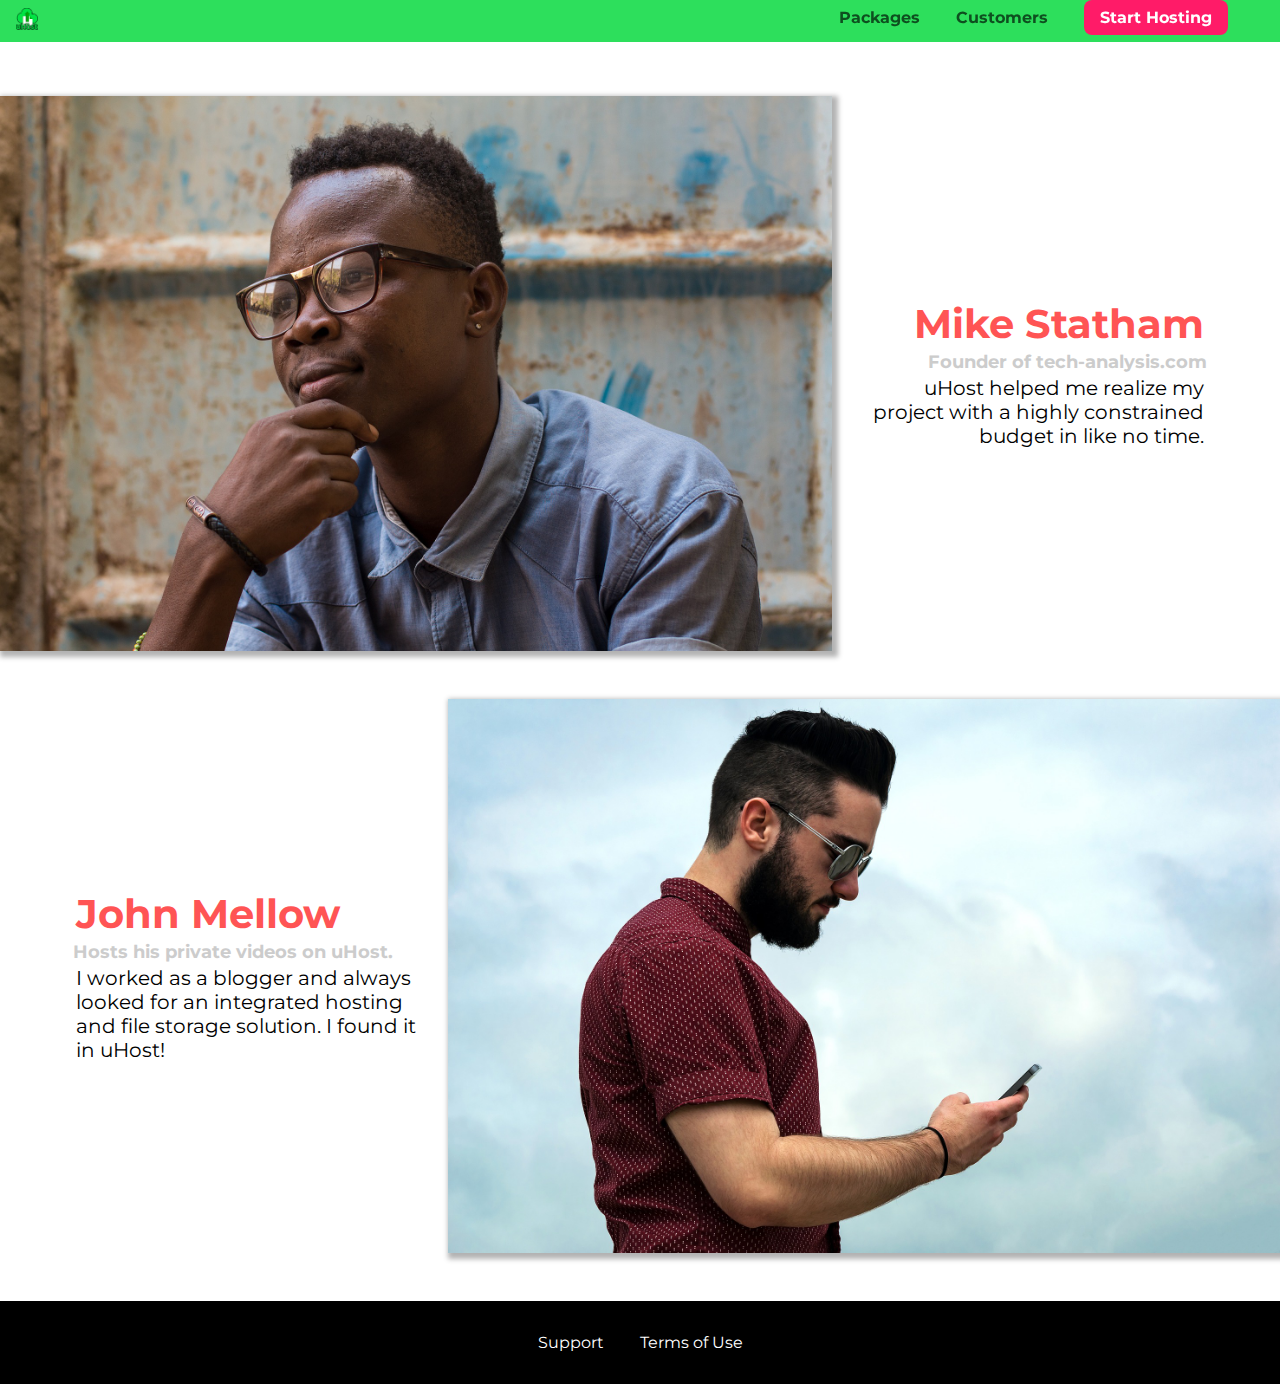
==== Customers/index.html @ fae71efe "Customers Page" ====
<!DOCTYPE html>
<html lang="en">

<head>
    <meta charset="UTF-8">
    <meta name="viewport" content="width=device-width, initial-scale=1.0">
    <meta http-equiv="X-UA-Compatible" content="ie=edge">
    <title>uHost Customers</title>
    <link rel="shortcut icon" href="../favicon.png">
    <link href="https://fonts.googleapis.com/css?family=Anton|Montserrat:400,700" rel="stylesheet">
    <link rel="stylesheet" href="../shared.css">
    <link rel="stylesheet" href="customers.css">
</head>

<body>
    <header class="main-header">
        <div>
            <a href="../index.html" class="main-header__brand">
                <img src="../images/uhost-icon.png" alt="uHost - Your favorite hosting company">
            </a>
        </div>
        <nav class="main-nav">
            <ul class="main-nav__items">
                <li class="main-nav__item">
                    <a href="../packages/index.html">Packages</a>
                </li>
                <li class="main-nav__item">
                    <a href="index.html">Customers</a>
                </li>
                <li class="main-nav__item main-nav__item--cta">
                    <a href="start-hosting/index.html">Start Hosting</a>
                </li>
            </ul>
        </nav>
    </header>
    <main>
        <div>
            <div class="testimonial" id="customer-1">
                <div class="testimonial__image-container">
                    <img src="../images/customer-1.jpg" alt="Mike Statham - Customer" class="testimonial__image">
                </div>
                <div class="testimonial__info">
                    <h1 class="testimonial__name">Mike Statham</h1>
                    <h2 class="testimonial__subtitle">Founder of
                        <a href="tech-analysis.com">tech-analysis.com</a>
                    </h2>
                    <p class="testimonial__text">uHost helped me realize my project with a highly constrained budget in like no time.</p>
                </div>
            </div>
            <div class="testimonial" id="customer-2">

                <div class="testimonial__info">
                    <h1 class="testimonial__name">John Mellow</h1>
                    <h2 class="testimonial__subtitle">Hosts his private videos on uHost.
                    </h2>
                    <p class="testimonial__text">I worked as a blogger and always looked for an integrated hosting and file storage solution. I found
                        it in uHost!
                    </p>
                </div>
                <div class="testimonial__image-container">
                    <img src="../images/customer-2.jpg" alt="John Mellow - Customer" class="testimonial__image">
                </div>
            </div>
        </div>
    </main>
    <footer class="main-footer">
        <nav>
            <ul>
                <li>
                    <a href="#">Support</a>
                </li>
                <li>
                    <a href="#">Terms of Use</a>
                </li>
            </ul>
        </nav>
    </footer>
</body>

</html>
---- shared.css ----
* {
  box-sizing: border-box;
}

body {
  font-family: "Montserrat", sans-serif;
  margin: 0;
}

.main-header {
  width: 100%;
  background: #2ddf5c;
  padding: 8px 16px;
  position: fixed;
  z-index: 2;
  top: 0;
}

.main-header > div {
  display: inline-block;
  vertical-align: middle;
}

.main-header__brand {
  color: #0e4f1f;
  text-decoration: none;
  font-weight: bold;
  font-size: 22px;
  height: 22px;
  display: inline-block;
}

.main-header__brand img {
  width: 22px;
}

.main-nav {
  display: inline-block;
  text-align: right;
  width: calc(100% - 74px);
  vertical-align: middle;
  position: fixed;
  margin: 0;
}

.main-nav__items {
  margin: 0;
  padding: 0;
  list-style: none;
}

.main-nav__item {
  display: inline-block;
  margin: 0 16px;
}

.main-nav__item a {
  text-decoration: none;
  color: #0e4f1f;
  font-weight: bold;
  padding: 3px 0;
}

.main-nav__item a:hover,
.main-nav__item a:active {
  color: white;
  border-bottom: 5px solid white;
}

.main-nav__item--cta a {
  color: white;
  background: #ff1b68;
  padding: 8px 16px;
  border-radius: 8px;
}

.main-nav__item--cta a:hover,
.main-nav__item--cta a:active {
  color: #ff1b68;
  background: white;
  border: none;
}

.main-footer {
  background: black;
  padding: 32px;
  margin-top: 48px;
}

.main-footer ul {
  list-style: none;
  margin: 0;
  padding: 0;
  text-align: center;
}

.main-footer ul li {
  display: inline-block;
  margin: 0 16px;
}

.main-footer ul li a {
  color: white;
  text-decoration: none;
}

.main-footer ul li a:hover {
  color: #ccc;
}
---- Customers/customers.css ----
.testimonial {
  font-size: 20px;
  margin: 48px 0;
}

.testimonial__list {
  width: 80%;
  margin: auto;
}

.testimonial:first-of-type {
  margin-top: 96px;
}

.testimonial__image-container {
  width: 65%;
  display: inline-block;
  vertical-align: middle;
  box-shadow: 3px 3px 5px 3px rgba(0, 0, 0, 0.3);
}

.testimonial__image {
  width: 100%;
  vertical-align: top;
}

.testimonial__info {
  text-align: right;
  padding: 14px;
  display: inline-block;
  vertical-align: middle;
  width: 30%;
}

#customer-2.testimonial {
  text-align: right;
}

#customer-2 .testimonial__info {
  text-align: left;
}

.testimonial__name {
  margin: 3px;
  color: #ff5454;
}

.testimonial__subtitle {
  margin: 0;
  font-size: 18px;
  color: #ccc;
}

.testimonial__subtitle a {
  color: inherit;
  text-decoration: none;
}

.testimonial__subtitle a:hover,
.testimonial__subtitle a:active {
  color: #7a7a7a;
}

.testimonial__text {
  margin: 3px;
}
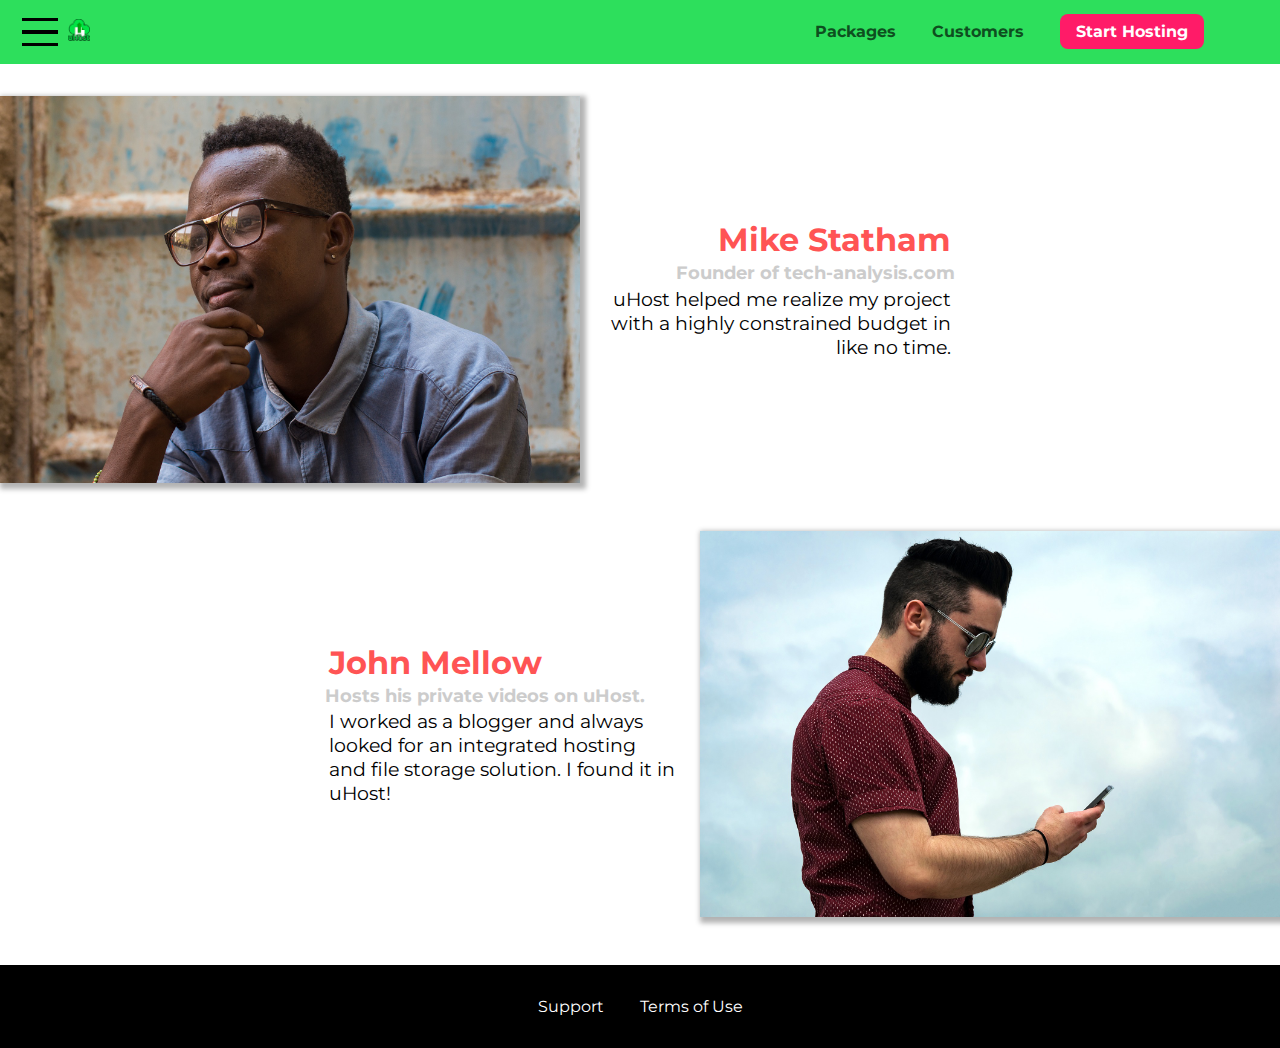
==== commit 0d5bdea9: "Mobile Adjustments" ====
--- a/Customers/index.html
+++ b/Customers/index.html
@@ -1,80 +1,117 @@
 <!DOCTYPE html>
 <html lang="en">
+  <head>
+    <meta charset="UTF-8" />
+    <meta name="viewport" content="width=device-width, initial-scale=1.0" />
+    <meta http-equiv="X-UA-Compatible" content="ie=edge" />
+    <title>uHost Customers</title>
+    <link rel="shortcut icon" href="../favicon.png" />
+    <link
+      href="https://fonts.googleapis.com/css?family=Anton|Montserrat:400,700"
+      rel="stylesheet"
+    />
+    <link rel="stylesheet" href="../shared.css" />
+    <link rel="stylesheet" href="customers.css" />
+  </head>
 
-<head>
-    <meta charset="UTF-8">
-    <meta name="viewport" content="width=device-width, initial-scale=1.0">
-    <meta http-equiv="X-UA-Compatible" content="ie=edge">
-    <title>uHost Customers</title>
-    <link rel="shortcut icon" href="../favicon.png">
-    <link href="https://fonts.googleapis.com/css?family=Anton|Montserrat:400,700" rel="stylesheet">
-    <link rel="stylesheet" href="../shared.css">
-    <link rel="stylesheet" href="customers.css">
-</head>
-
-<body>
+  <body>
+    <div class="backdrop"></div>
     <header class="main-header">
-        <div>
-            <a href="../index.html" class="main-header__brand">
-                <img src="../images/uhost-icon.png" alt="uHost - Your favorite hosting company">
-            </a>
+      <div>
+        <button class="toggle-button">
+          <span class="toggle-button__bar"></span>
+          <span class="toggle-button__bar"></span>
+          <span class="toggle-button__bar"></span>
+        </button>
+        <a href="../index.html" class="main-header__brand">
+          <img
+            src="../images/uhost-icon.png"
+            alt="uHost - Your favorite hosting company"
+          />
+        </a>
+      </div>
+      <nav class="main-nav">
+        <ul class="main-nav__items">
+          <li class="main-nav__item">
+            <a href="../packages/index.html">Packages</a>
+          </li>
+          <li class="main-nav__item">
+            <a href="index.html">Customers</a>
+          </li>
+          <li class="main-nav__item main-nav__item--cta">
+            <a href="start-hosting/index.html">Start Hosting</a>
+          </li>
+        </ul>
+      </nav>
+    </header>
+    <nav class="mobile-nav">
+      <ul class="mobile-nav__items">
+        <li class="mobile-nav__item">
+          <a href="packages/index.html">Packages</a>
+        </li>
+        <li class="mobile-nav__item">
+          <a href="customers/index.html">Customers</a>
+        </li>
+        <li class="mobile-nav__item mobile-nav__item--cta">
+          <a href="start-hosting/index.html">Start Hosting</a>
+        </li>
+      </ul>
+    </nav>
+    <main>
+      <div>
+        <div class="testimonial" id="customer-1">
+          <div class="testimonial__image-container">
+            <img
+              src="../images/customer-1.jpg"
+              alt="Mike Statham - Customer"
+              class="testimonial__image"
+            />
+          </div>
+          <div class="testimonial__info">
+            <h1 class="testimonial__name">Mike Statham</h1>
+            <h2 class="testimonial__subtitle">
+              Founder of
+              <a href="tech-analysis.com">tech-analysis.com</a>
+            </h2>
+            <p class="testimonial__text">
+              uHost helped me realize my project with a highly constrained
+              budget in like no time.
+            </p>
+          </div>
         </div>
-        <nav class="main-nav">
-            <ul class="main-nav__items">
-                <li class="main-nav__item">
-                    <a href="../packages/index.html">Packages</a>
-                </li>
-                <li class="main-nav__item">
-                    <a href="index.html">Customers</a>
-                </li>
-                <li class="main-nav__item main-nav__item--cta">
-                    <a href="start-hosting/index.html">Start Hosting</a>
-                </li>
-            </ul>
-        </nav>
-    </header>
-    <main>
-        <div>
-            <div class="testimonial" id="customer-1">
-                <div class="testimonial__image-container">
-                    <img src="../images/customer-1.jpg" alt="Mike Statham - Customer" class="testimonial__image">
-                </div>
-                <div class="testimonial__info">
-                    <h1 class="testimonial__name">Mike Statham</h1>
-                    <h2 class="testimonial__subtitle">Founder of
-                        <a href="tech-analysis.com">tech-analysis.com</a>
-                    </h2>
-                    <p class="testimonial__text">uHost helped me realize my project with a highly constrained budget in like no time.</p>
-                </div>
-            </div>
-            <div class="testimonial" id="customer-2">
-
-                <div class="testimonial__info">
-                    <h1 class="testimonial__name">John Mellow</h1>
-                    <h2 class="testimonial__subtitle">Hosts his private videos on uHost.
-                    </h2>
-                    <p class="testimonial__text">I worked as a blogger and always looked for an integrated hosting and file storage solution. I found
-                        it in uHost!
-                    </p>
-                </div>
-                <div class="testimonial__image-container">
-                    <img src="../images/customer-2.jpg" alt="John Mellow - Customer" class="testimonial__image">
-                </div>
-            </div>
+        <div class="testimonial" id="customer-2">
+          <div class="testimonial__info">
+            <h1 class="testimonial__name">John Mellow</h1>
+            <h2 class="testimonial__subtitle">
+              Hosts his private videos on uHost.
+            </h2>
+            <p class="testimonial__text">
+              I worked as a blogger and always looked for an integrated hosting
+              and file storage solution. I found it in uHost!
+            </p>
+          </div>
+          <div class="testimonial__image-container">
+            <img
+              src="../images/customer-2.jpg"
+              alt="John Mellow - Customer"
+              class="testimonial__image"
+            />
+          </div>
         </div>
+      </div>
     </main>
     <footer class="main-footer">
-        <nav>
-            <ul>
-                <li>
-                    <a href="#">Support</a>
-                </li>
-                <li>
-                    <a href="#">Terms of Use</a>
-                </li>
-            </ul>
-        </nav>
+      <nav>
+        <ul>
+          <li>
+            <a href="#">Support</a>
+          </li>
+          <li>
+            <a href="#">Terms of Use</a>
+          </li>
+        </ul>
+      </nav>
     </footer>
-</body>
-
-</html>+    <script src="../shared.js"></script>
+  </body>
+</html>
--- a/shared.css
+++ b/shared.css
@@ -5,6 +5,17 @@
 body {
   font-family: "Montserrat", sans-serif;
   margin: 0;
+}
+
+.backdrop {
+  position: fixed;
+  z-index: 100;
+  width: 100vw;
+  height: 100vh;
+  background: rgba(0, 0, 0, 0.5);
+  top: 0;
+  left: 0;
+  display: none;
 }
 
 .main-header {
@@ -32,15 +43,14 @@
 
 .main-header__brand img {
   width: 22px;
+  vertical-align: middle;
 }
 
 .main-nav {
   display: inline-block;
   text-align: right;
-  width: calc(100% - 74px);
+  width: calc(100% - 122px);
   vertical-align: middle;
-  position: fixed;
-  margin: 0;
 }
 
 .main-nav__items {
@@ -54,7 +64,8 @@
   margin: 0 16px;
 }
 
-.main-nav__item a {
+.main-nav__item a,
+.mobile-nav__item a {
   text-decoration: none;
   color: #0e4f1f;
   font-weight: bold;
@@ -67,7 +78,8 @@
   border-bottom: 5px solid white;
 }
 
-.main-nav__item--cta a {
+.main-nav__item--cta a,
+.mobile-nav__item--cta a {
   color: white;
   background: #ff1b68;
   padding: 8px 16px;
@@ -75,10 +87,62 @@
 }
 
 .main-nav__item--cta a:hover,
-.main-nav__item--cta a:active {
+.main-nav__item--cta a:active,
+.mobile-nav__item--cta a:hover,
+.mobile-nav__item--cta a:active {
   color: #ff1b68;
   background: white;
   border: none;
+}
+
+.mobile-nav {
+  display: none;
+  position: fixed;
+  z-index: 101;
+  top: 0;
+  left: 0;
+  background: white;
+  width: 80%;
+  height: 100vh;
+}
+
+.mobile-nav__items {
+  width: 90%;
+  height: 100%;
+  list-style: none;
+  margin: 10% auto;
+  padding: 0;
+  text-align: center;
+}
+
+.mobile-nav__item {
+  margin: 1rem 0;
+}
+
+.mobile-nav__item a {
+  font-size: 1.5rem;
+}
+
+.toggle-button {
+  width: 3rem;
+  background: transparent;
+  border: none;
+  cursor: pointer;
+  padding-top: 0;
+  padding-bottom: 0;
+  vertical-align: middle;
+}
+
+.toggle-button:focus {
+  outline: none;
+}
+
+.toggle-button__bar {
+  width: 100%;
+  height: 0.2rem;
+  background: black;
+  display: block;
+  margin: 0.6rem 0;
 }
 
 .main-footer {
--- a/Customers/customers.css
+++ b/Customers/customers.css
@@ -1,6 +1,6 @@
 .testimonial {
-  font-size: 20px;
-  margin: 48px 0;
+  font-size: 1.2rem;
+  margin: 3rem 0;
 }
 
 .testimonial__list {
@@ -9,11 +9,12 @@
 }
 
 .testimonial:first-of-type {
-  margin-top: 96px;
+  margin-top: 6rem;
 }
 
 .testimonial__image-container {
   width: 65%;
+  max-width: 580px;
   display: inline-block;
   vertical-align: middle;
   box-shadow: 3px 3px 5px 3px rgba(0, 0, 0, 0.3);
@@ -26,7 +27,7 @@
 
 .testimonial__info {
   text-align: right;
-  padding: 14px;
+  padding: 0.9rem;
   display: inline-block;
   vertical-align: middle;
   width: 30%;
@@ -41,13 +42,14 @@
 }
 
 .testimonial__name {
-  margin: 3px;
+  margin: 0.2rem;
+  font-size: 2rem;
   color: #ff5454;
 }
 
 .testimonial__subtitle {
   margin: 0;
-  font-size: 18px;
+  font-size: 1.1rem;
   color: #ccc;
 }
 
@@ -62,5 +64,5 @@
 }
 
 .testimonial__text {
-  margin: 3px;
+  margin: 0.2rem;
 }
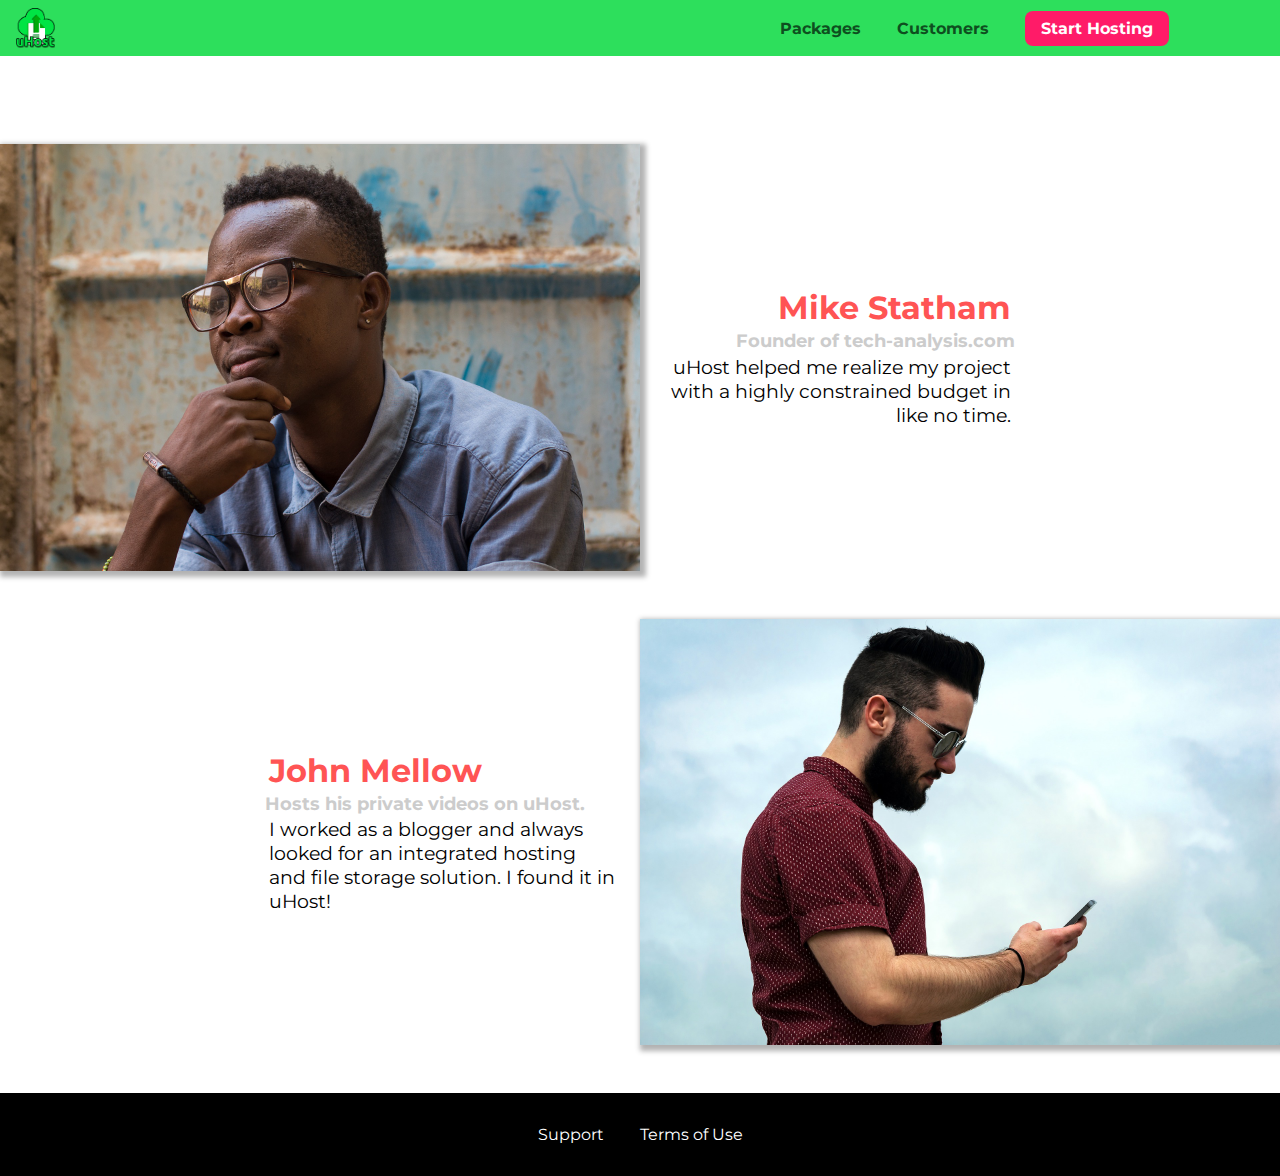
==== commit bdfb23a9: "Signup form" ====
--- a/Customers/index.html
+++ b/Customers/index.html
@@ -39,7 +39,7 @@
             <a href="index.html">Customers</a>
           </li>
           <li class="main-nav__item main-nav__item--cta">
-            <a href="start-hosting/index.html">Start Hosting</a>
+            <a href="../start-hosting/index.html">Start Hosting</a>
           </li>
         </ul>
       </nav>
--- a/shared.css
+++ b/shared.css
@@ -5,6 +5,11 @@
 body {
   font-family: "Montserrat", sans-serif;
   margin: 0;
+}
+
+main {
+  height: calc(100% - 3.5rem - 8rem);
+  margin-top: 3.5rem;
 }
 
 .backdrop {
@@ -36,21 +41,17 @@
   color: #0e4f1f;
   text-decoration: none;
   font-weight: bold;
-  font-size: 22px;
-  height: 22px;
+  height: 2.5rem;
   display: inline-block;
 }
 
 .main-header__brand img {
-  width: 22px;
+  height: 100%;
   vertical-align: middle;
 }
 
 .main-nav {
-  display: inline-block;
-  text-align: right;
-  width: calc(100% - 122px);
-  vertical-align: middle;
+  display: none;
 }
 
 .main-nav__items {
@@ -159,8 +160,7 @@
 }
 
 .main-footer ul li {
-  display: inline-block;
-  margin: 0 16px;
+  margin: 1rem 0;
 }
 
 .main-footer ul li a {
@@ -171,3 +171,19 @@
 .main-footer ul li a:hover {
   color: #ccc;
 }
+
+@media (min-width: 40rem) {
+  .toggle-button {
+    display: none;
+  }
+  .main-nav {
+    display: inline-block;
+    text-align: right;
+    width: calc(100% - 122px);
+    vertical-align: middle;
+  }
+  .main-footer ul li {
+    display: inline-block;
+    margin: 0 1rem;
+  }
+}
--- a/Customers/customers.css
+++ b/Customers/customers.css
@@ -1,22 +1,15 @@
+main {
+  padding-top: 2.5rem;
+}
+
 .testimonial {
   font-size: 1.2rem;
-  margin: 3rem 0;
-}
-
-.testimonial__list {
-  width: 80%;
-  margin: auto;
-}
-
-.testimonial:first-of-type {
-  margin-top: 6rem;
 }
 
 .testimonial__image-container {
-  width: 65%;
-  max-width: 580px;
+  width: 100%;
+  max-width: 40rem;
   display: inline-block;
-  vertical-align: middle;
   box-shadow: 3px 3px 5px 3px rgba(0, 0, 0, 0.3);
 }
 
@@ -28,9 +21,6 @@
 .testimonial__info {
   text-align: right;
   padding: 0.9rem;
-  display: inline-block;
-  vertical-align: middle;
-  width: 30%;
 }
 
 #customer-2.testimonial {
@@ -66,3 +56,20 @@
 .testimonial__text {
   margin: 0.2rem;
 }
+
+@media (min-width: 40rem) {
+  .testimonial {
+    margin: 3rem auto;
+    max-width: 1500px;
+  }
+  .testimonial__image-container {
+    display: inline-block;
+    vertical-align: middle;
+    width: 66%;
+  }
+  .testimonial__info {
+    display: inline-block;
+    vertical-align: middle;
+    max-width: 30%;
+  }
+}
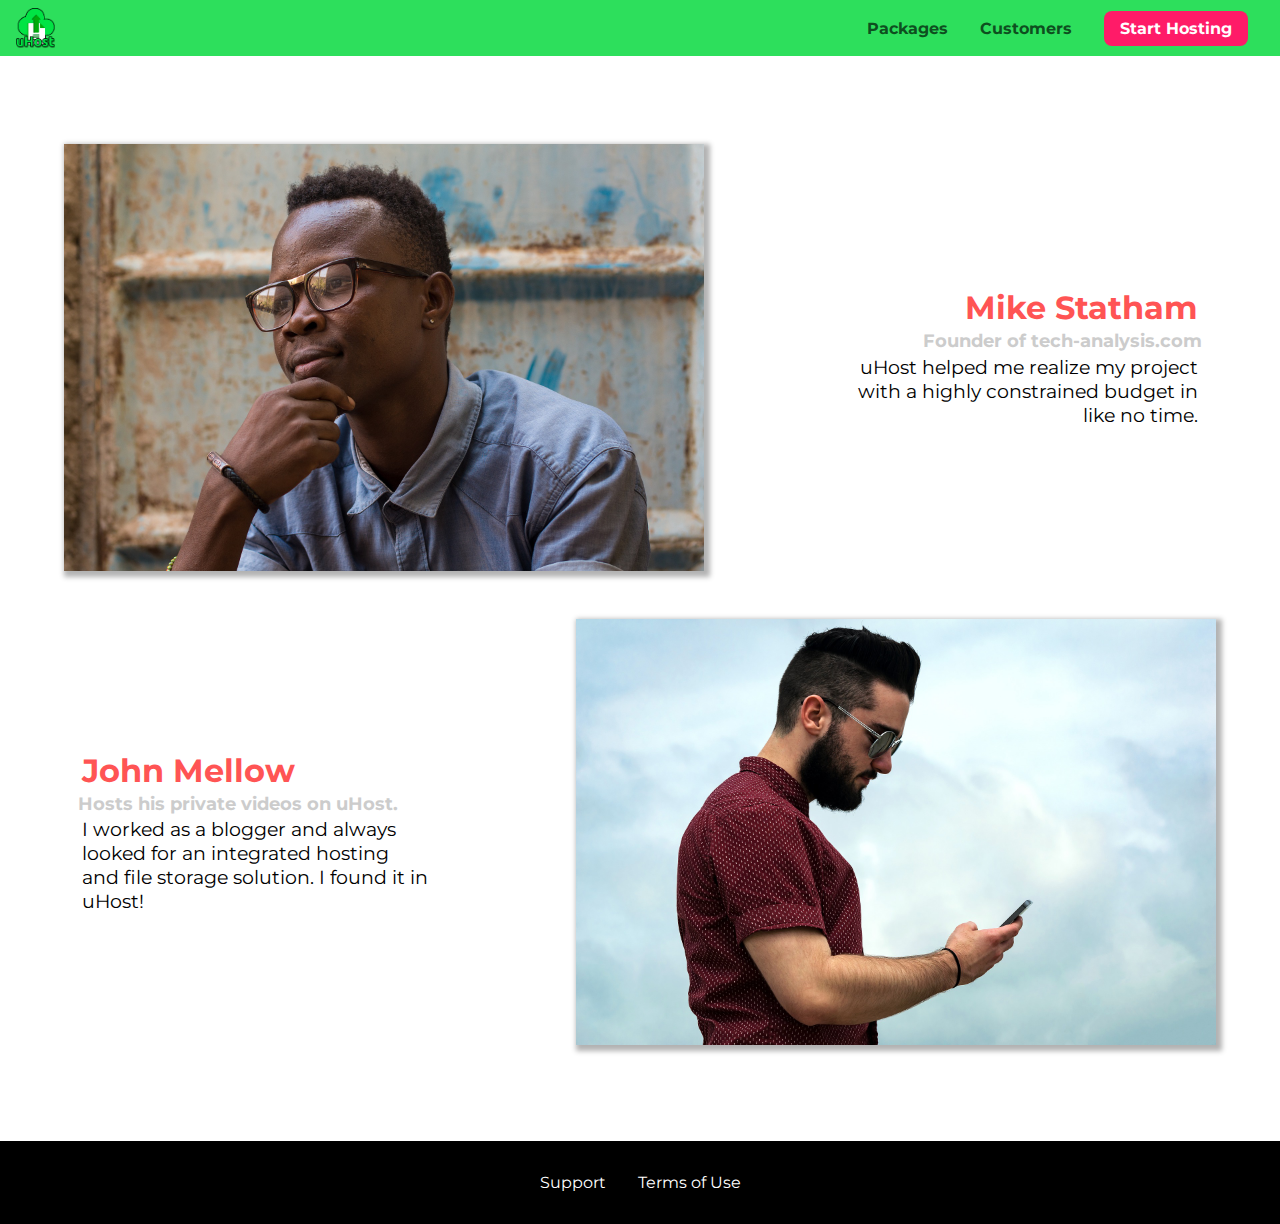
==== commit 537252e0: "added Grid" ====
--- a/Customers/index.html
+++ b/Customers/index.html
@@ -6,10 +6,6 @@
     <meta http-equiv="X-UA-Compatible" content="ie=edge" />
     <title>uHost Customers</title>
     <link rel="shortcut icon" href="../favicon.png" />
-    <link
-      href="https://fonts.googleapis.com/css?family=Anton|Montserrat:400,700"
-      rel="stylesheet"
-    />
     <link rel="stylesheet" href="../shared.css" />
     <link rel="stylesheet" href="customers.css" />
   </head>
@@ -47,13 +43,13 @@
     <nav class="mobile-nav">
       <ul class="mobile-nav__items">
         <li class="mobile-nav__item">
-          <a href="packages/index.html">Packages</a>
+          <a href="../packages/index.html">Packages</a>
         </li>
         <li class="mobile-nav__item">
           <a href="customers/index.html">Customers</a>
         </li>
         <li class="mobile-nav__item mobile-nav__item--cta">
-          <a href="start-hosting/index.html">Start Hosting</a>
+          <a href="../start-hosting/index.html">Start Hosting</a>
         </li>
       </ul>
     </nav>
--- a/shared.css
+++ b/shared.css
@@ -1,15 +1,25 @@
+@import url("https://fonts.googleapis.com/css2?family=Roboto:wght@400;700&display=swap");
+@import url("https://fonts.googleapis.com/css2?family=Anton:wght@400;700&display=swap");
+@import url("https://fonts.googleapis.com/css2?family=Montserrat:wght@400;700&display=swap");
+
 * {
   box-sizing: border-box;
 }
 
+html {
+  height: 100%;
+}
+
 body {
+  height: 100%;
   font-family: "Montserrat", sans-serif;
   margin: 0;
+  display: grid;
+  grid-template-rows: 3.5rem auto fit-content(8rem);
 }
 
 main {
-  height: calc(100% - 3.5rem - 8rem);
-  margin-top: 3.5rem;
+  grid-row: 2 / 3;
 }
 
 .backdrop {
@@ -28,13 +38,11 @@
   background: #2ddf5c;
   padding: 8px 16px;
   position: fixed;
-  z-index: 2;
+  z-index: 60;
   top: 0;
-}
-
-.main-header > div {
-  display: inline-block;
-  vertical-align: middle;
+  display: flex;
+  align-items: center;
+  justify-content: space-between;
 }
 
 .main-header__brand {
@@ -42,11 +50,10 @@
   text-decoration: none;
   font-weight: bold;
   height: 2.5rem;
-  display: inline-block;
 }
 
 .main-header__brand img {
-  height: 100%;
+  height: 2.5rem;
   vertical-align: middle;
 }
 
@@ -58,10 +65,10 @@
   margin: 0;
   padding: 0;
   list-style: none;
+  display: flex;
 }
 
 .main-nav__item {
-  display: inline-block;
   margin: 0 16px;
 }
 
@@ -111,9 +118,13 @@
   width: 90%;
   height: 100%;
   list-style: none;
-  margin: 10% auto;
+  margin: 0 0;
   padding: 0;
   text-align: center;
+  display: flex;
+  flex-direction: column;
+  justify-content: center;
+  align-items: center;
 }
 
 .mobile-nav__item {
@@ -148,8 +159,9 @@
 
 .main-footer {
   background: black;
-  padding: 32px;
-  margin-top: 48px;
+  padding: 2rem;
+  margin-top: 3rem;
+  grid-row: 3/4;
 }
 
 .main-footer ul {
@@ -157,6 +169,9 @@
   margin: 0;
   padding: 0;
   text-align: center;
+  display: flex;
+  flex-direction: column;
+  align-items: center;
 }
 
 .main-footer ul li {
@@ -177,13 +192,16 @@
     display: none;
   }
   .main-nav {
-    display: inline-block;
-    text-align: right;
-    width: calc(100% - 122px);
-    vertical-align: middle;
+    display: flex;
+  }
+  .main-footer ul {
+    margin: 0 1rem;
+    flex-direction: row;
+    justify-content: center;
   }
   .main-footer ul li {
-    display: inline-block;
+    flex-direction: row;
+    justify-content: center;
     margin: 0 1rem;
   }
 }
--- a/Customers/customers.css
+++ b/Customers/customers.css
@@ -61,15 +61,14 @@
   .testimonial {
     margin: 3rem auto;
     max-width: 1500px;
+    display: flex;
+    align-items: center;
+    justify-content: space-around;
   }
   .testimonial__image-container {
-    display: inline-block;
-    vertical-align: middle;
     width: 66%;
   }
   .testimonial__info {
-    display: inline-block;
-    vertical-align: middle;
     max-width: 30%;
   }
 }
